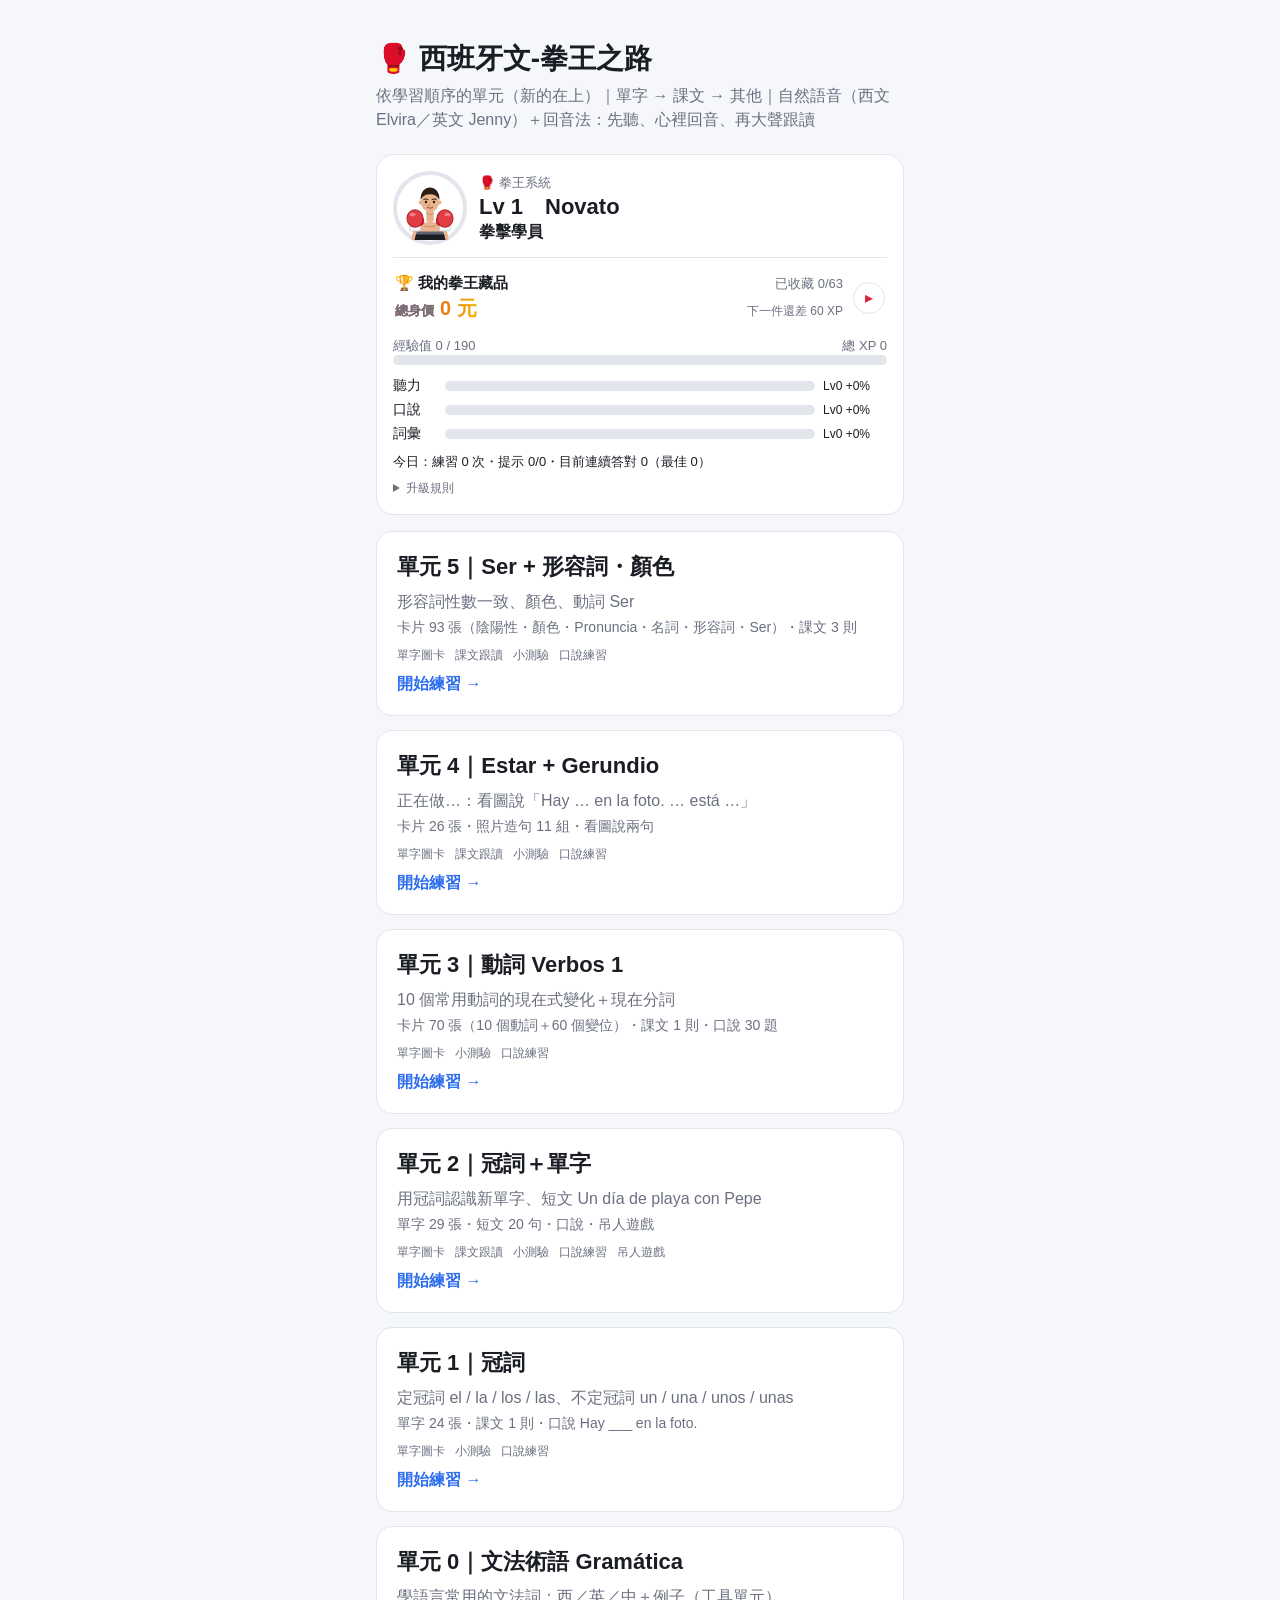
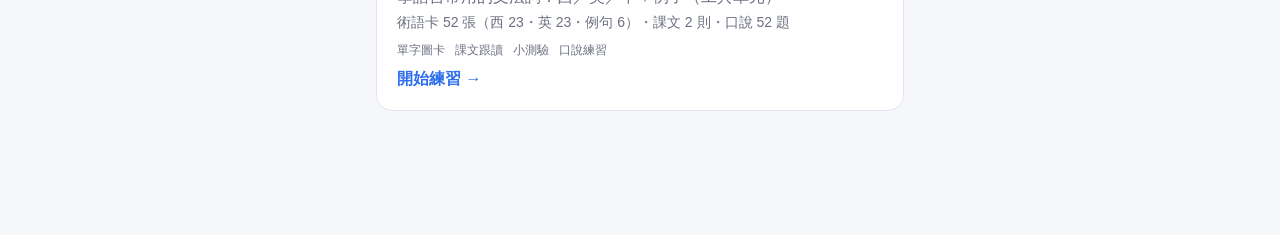
==== index.html @ 5fb9a7c8 "西班牙文-拳王之路 v1：news-english v16 架構＋西班牙文單元 0–5＋拳王系統" ====
<!doctype html><html lang="zh-Hant"><head><meta charset="utf-8"><meta http-equiv="Cache-Control" content="no-cache"><meta name="viewport" content="width=device-width,initial-scale=1">
<title>西班牙文-拳王之路</title><link rel="icon" href="data:image/svg+xml,%3Csvg xmlns='http://www.w3.org/2000/svg' viewBox='0 0 100 100'%3E%3Ctext y='.9em' font-size='90'%3E🥊%3C/text%3E%3C/svg%3E"><style>
:root{--bg:#f6f7fb;--fg:#1b1d24;--mu:#6b7080;--cd:#fff;--ln:#e3e5ec;--ac:#2f6fed}
@media(prefers-color-scheme:dark){:root{--bg:#121318;--fg:#eceef4;--mu:#9aa0b0;--cd:#1d1f27;--ln:#2c2f3a;--ac:#6ea0ff}}
*{box-sizing:border-box}body{margin:0;background:var(--bg);color:var(--fg);font-family:-apple-system,"PingFang TC","Noto Sans TC",sans-serif;padding-bottom:70px}
.w{max-width:560px;margin:0 auto;padding:28px 16px 40px}h1{font-size:28px;margin:0 0 6px}.sub{color:var(--mu);font-size:16px;margin:0 0 22px;line-height:1.5}
a.card,.card{display:block;background:var(--cd);border:1px solid var(--ln);border-radius:16px;padding:20px;margin-bottom:14px;color:inherit;text-decoration:none;min-height:88px}
a.card:active{transform:scale(.98)}.t{display:flex;justify-content:space-between;align-items:center}.wk{font-size:22px;font-weight:800}.s{color:var(--mu);margin-top:10px;font-size:16px}.go{color:var(--ac);margin-top:10px;font-weight:600}
</style></head><body><div class="w"><h1 style="margin-top:12px">🥊 西班牙文-拳王之路</h1><p class="sub">依學習順序的單元（新的在上）｜單字 → 課文 → 其他｜自然語音（西文 Elvira／英文 Jenny）＋回音法：先聽、心裡回音、再大聲跟讀</p><div id="rpgc"></div><div id="list"></div></div>
<script>window.PAGEVER="1"</script><script src="rw.js?v=1"></script><script src="rpg.js?v=1"></script><script>RW.home(document.getElementById("list"));RPG.home(document.getElementById("rpgc"))</script></body></html>
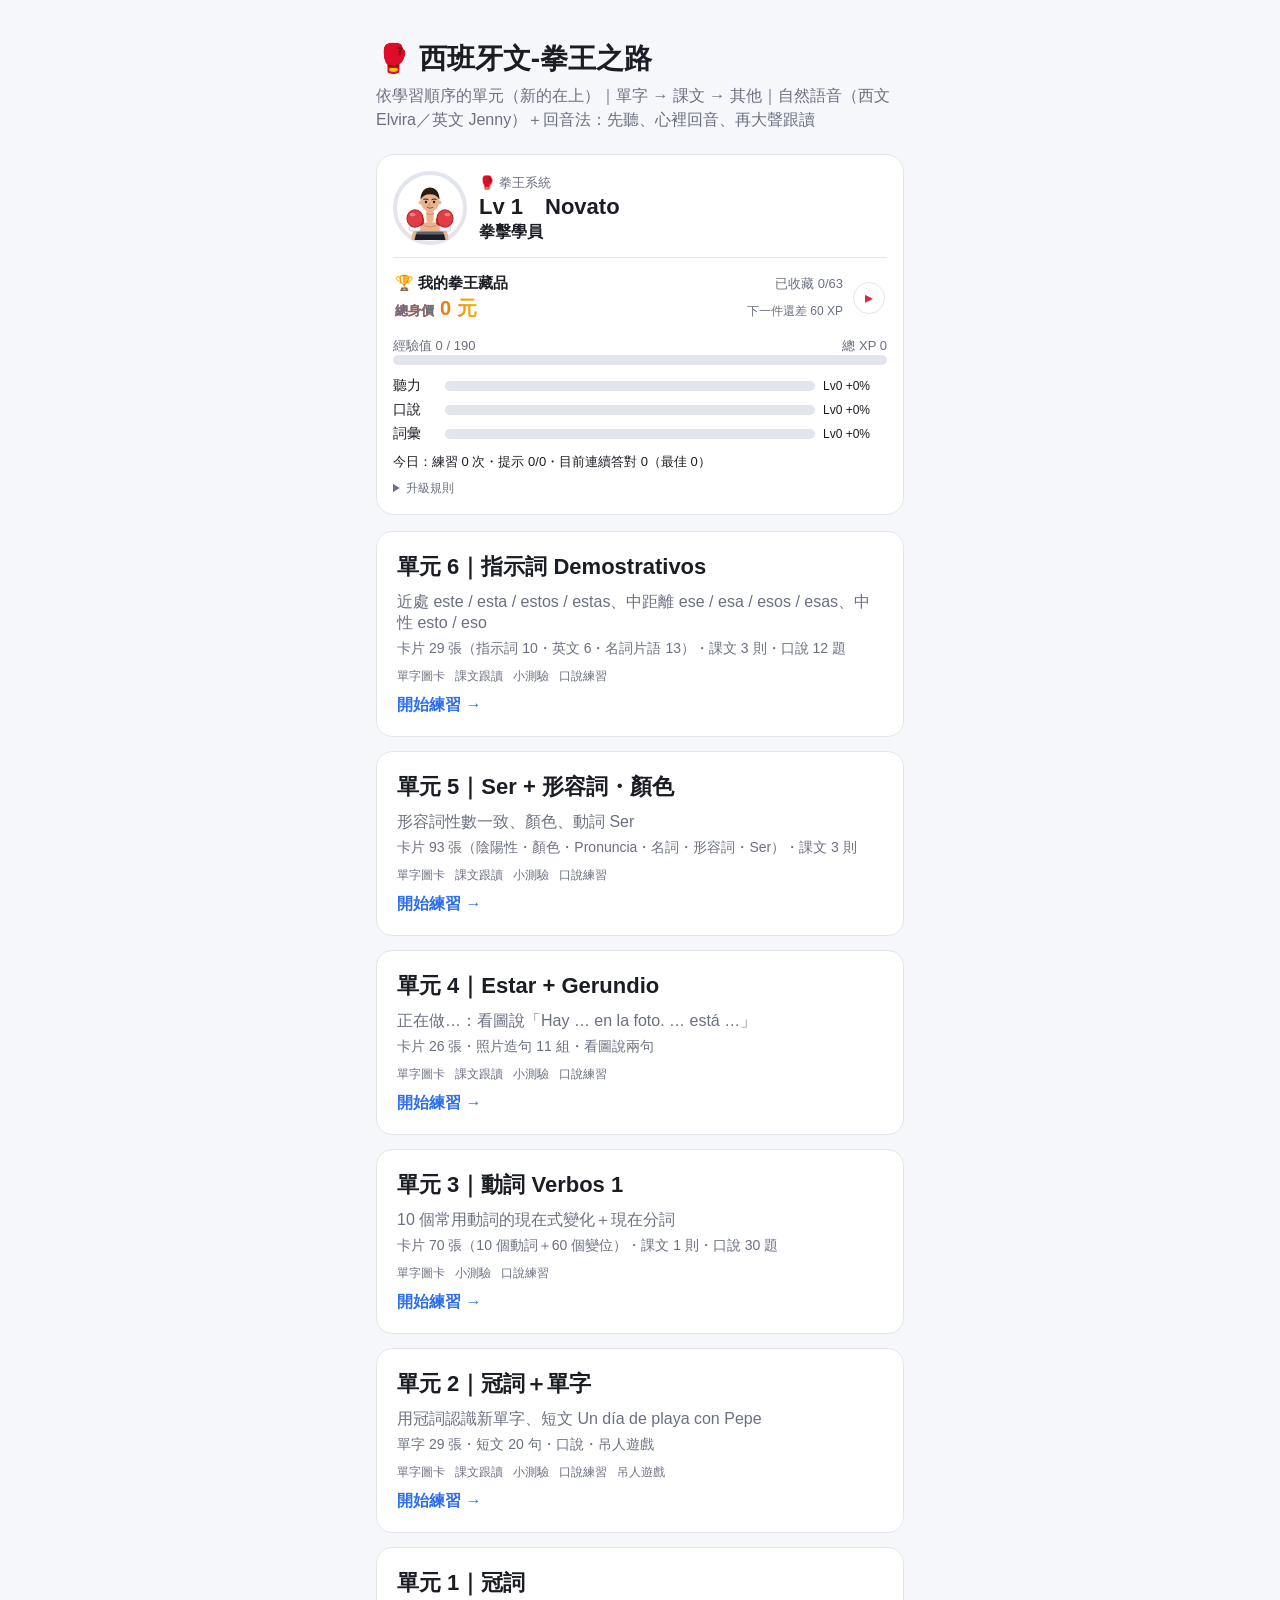
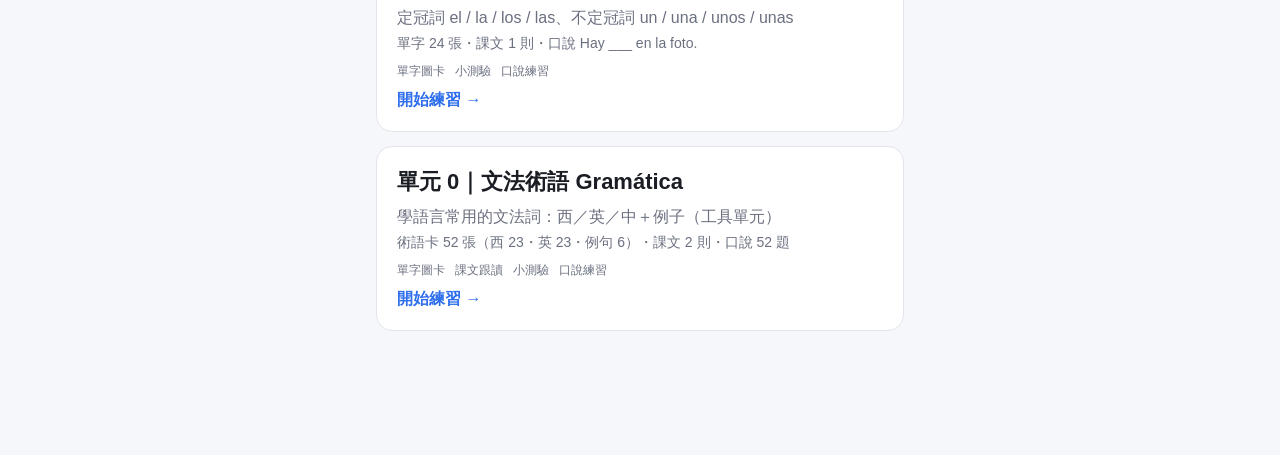
==== commit 17686b81: "v3：新增單元 6 指示詞 Demostrativos（este / ese / esto） 把講義做成單字卡、課文跟讀、7 題填空測驗與口說練習，音檔以 edge-tts（Elvira／Jenny）" ====
--- a/index.html
+++ b/index.html
@@ -7,4 +7,4 @@
 a.card,.card{display:block;background:var(--cd);border:1px solid var(--ln);border-radius:16px;padding:20px;margin-bottom:14px;color:inherit;text-decoration:none;min-height:88px}
 a.card:active{transform:scale(.98)}.t{display:flex;justify-content:space-between;align-items:center}.wk{font-size:22px;font-weight:800}.s{color:var(--mu);margin-top:10px;font-size:16px}.go{color:var(--ac);margin-top:10px;font-weight:600}
 </style></head><body><div class="w"><h1 style="margin-top:12px">🥊 西班牙文-拳王之路</h1><p class="sub">依學習順序的單元（新的在上）｜單字 → 課文 → 其他｜自然語音（西文 Elvira／英文 Jenny）＋回音法：先聽、心裡回音、再大聲跟讀</p><div id="rpgc"></div><div id="list"></div></div>
-<script>window.PAGEVER="1"</script><script src="rw.js?v=1"></script><script src="rpg.js?v=1"></script><script>RW.home(document.getElementById("list"));RPG.home(document.getElementById("rpgc"))</script></body></html>
+<script>window.PAGEVER="3"</script><script src="rw.js?v=3"></script><script src="rpg.js?v=3"></script><script>RW.home(document.getElementById("list"));RPG.home(document.getElementById("rpgc"))</script></body></html>
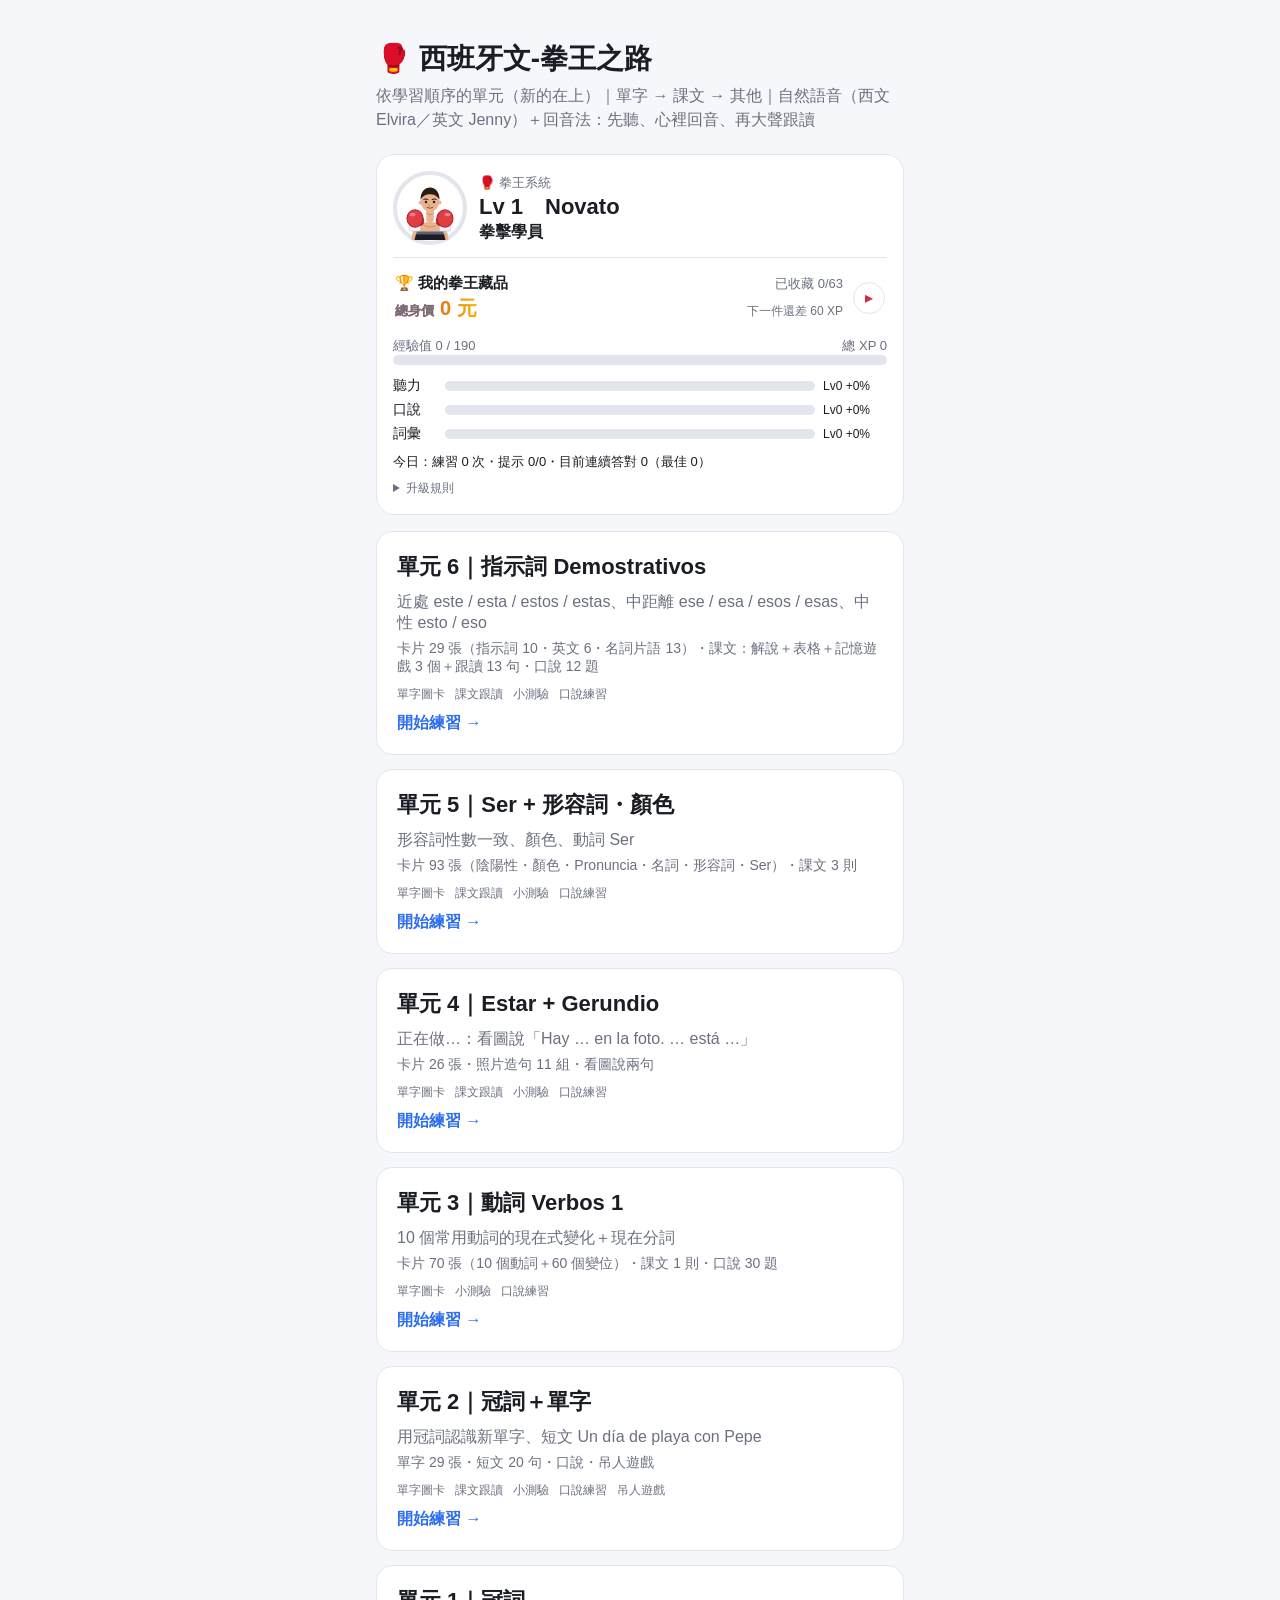
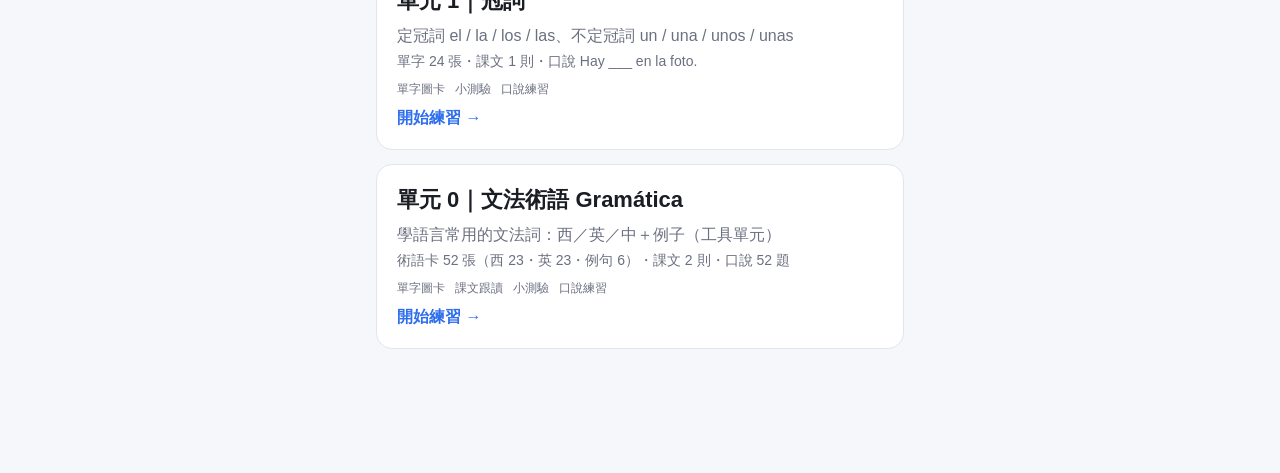
==== commit 22a74035: "v4：單元 6 課文改版（中文解說、指示詞總表、esto/eso、3 個記憶遊戲、大字；依新版講義）" ====
--- a/index.html
+++ b/index.html
@@ -7,4 +7,4 @@
 a.card,.card{display:block;background:var(--cd);border:1px solid var(--ln);border-radius:16px;padding:20px;margin-bottom:14px;color:inherit;text-decoration:none;min-height:88px}
 a.card:active{transform:scale(.98)}.t{display:flex;justify-content:space-between;align-items:center}.wk{font-size:22px;font-weight:800}.s{color:var(--mu);margin-top:10px;font-size:16px}.go{color:var(--ac);margin-top:10px;font-weight:600}
 </style></head><body><div class="w"><h1 style="margin-top:12px">🥊 西班牙文-拳王之路</h1><p class="sub">依學習順序的單元（新的在上）｜單字 → 課文 → 其他｜自然語音（西文 Elvira／英文 Jenny）＋回音法：先聽、心裡回音、再大聲跟讀</p><div id="rpgc"></div><div id="list"></div></div>
-<script>window.PAGEVER="3"</script><script src="rw.js?v=3"></script><script src="rpg.js?v=3"></script><script>RW.home(document.getElementById("list"));RPG.home(document.getElementById("rpgc"))</script></body></html>
+<script>window.PAGEVER="4"</script><script src="rw.js?v=4"></script><script src="rpg.js?v=4"></script><script>RW.home(document.getElementById("list"));RPG.home(document.getElementById("rpgc"))</script></body></html>
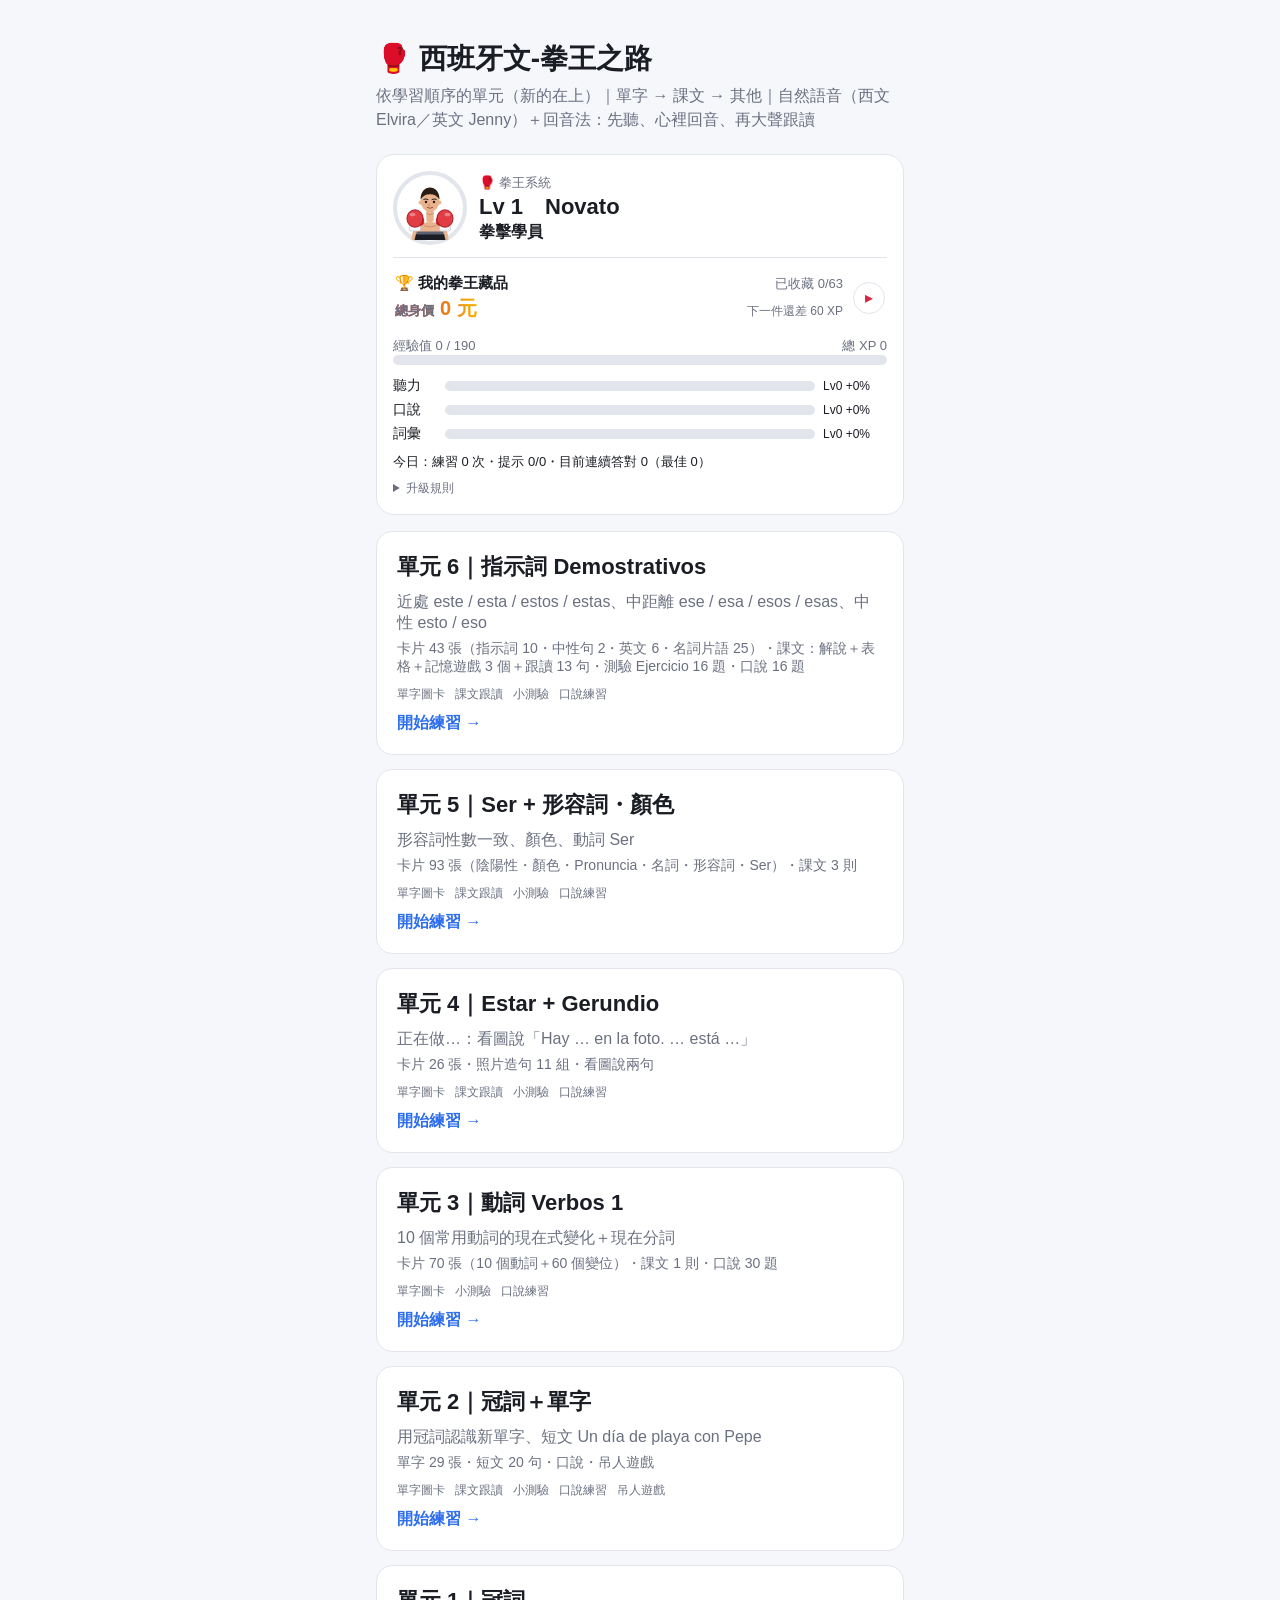
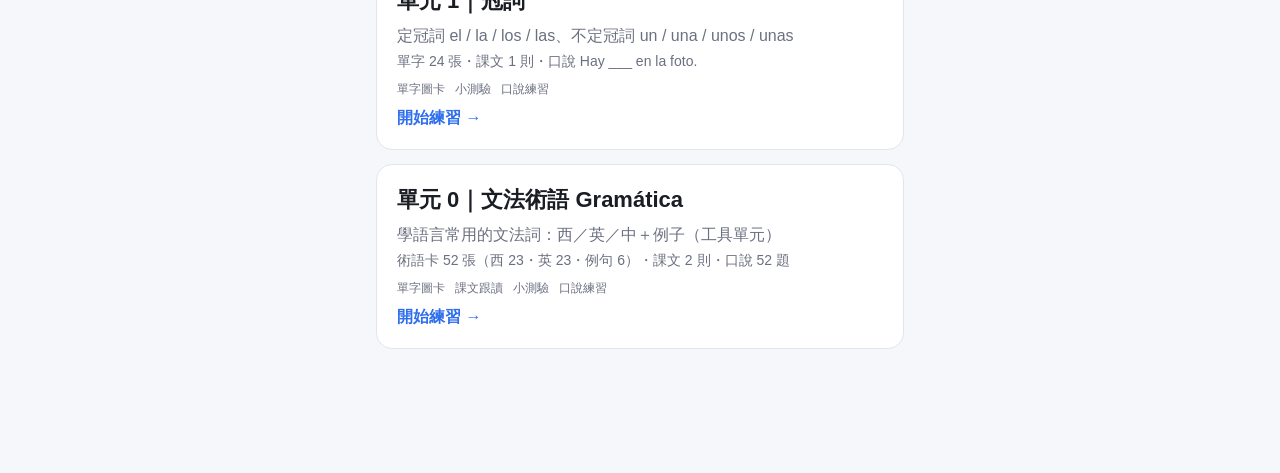
==== commit cf52fbe8: "v5：單元 6 單字卡、小測驗、口說換成新版講義（Ejercicio 16 題、例句與 Práctica rápida）" ====
--- a/index.html
+++ b/index.html
@@ -7,4 +7,4 @@
 a.card,.card{display:block;background:var(--cd);border:1px solid var(--ln);border-radius:16px;padding:20px;margin-bottom:14px;color:inherit;text-decoration:none;min-height:88px}
 a.card:active{transform:scale(.98)}.t{display:flex;justify-content:space-between;align-items:center}.wk{font-size:22px;font-weight:800}.s{color:var(--mu);margin-top:10px;font-size:16px}.go{color:var(--ac);margin-top:10px;font-weight:600}
 </style></head><body><div class="w"><h1 style="margin-top:12px">🥊 西班牙文-拳王之路</h1><p class="sub">依學習順序的單元（新的在上）｜單字 → 課文 → 其他｜自然語音（西文 Elvira／英文 Jenny）＋回音法：先聽、心裡回音、再大聲跟讀</p><div id="rpgc"></div><div id="list"></div></div>
-<script>window.PAGEVER="4"</script><script src="rw.js?v=4"></script><script src="rpg.js?v=4"></script><script>RW.home(document.getElementById("list"));RPG.home(document.getElementById("rpgc"))</script></body></html>
+<script>window.PAGEVER="5"</script><script src="rw.js?v=5"></script><script src="rpg.js?v=5"></script><script>RW.home(document.getElementById("list"));RPG.home(document.getElementById("rpgc"))</script></body></html>
